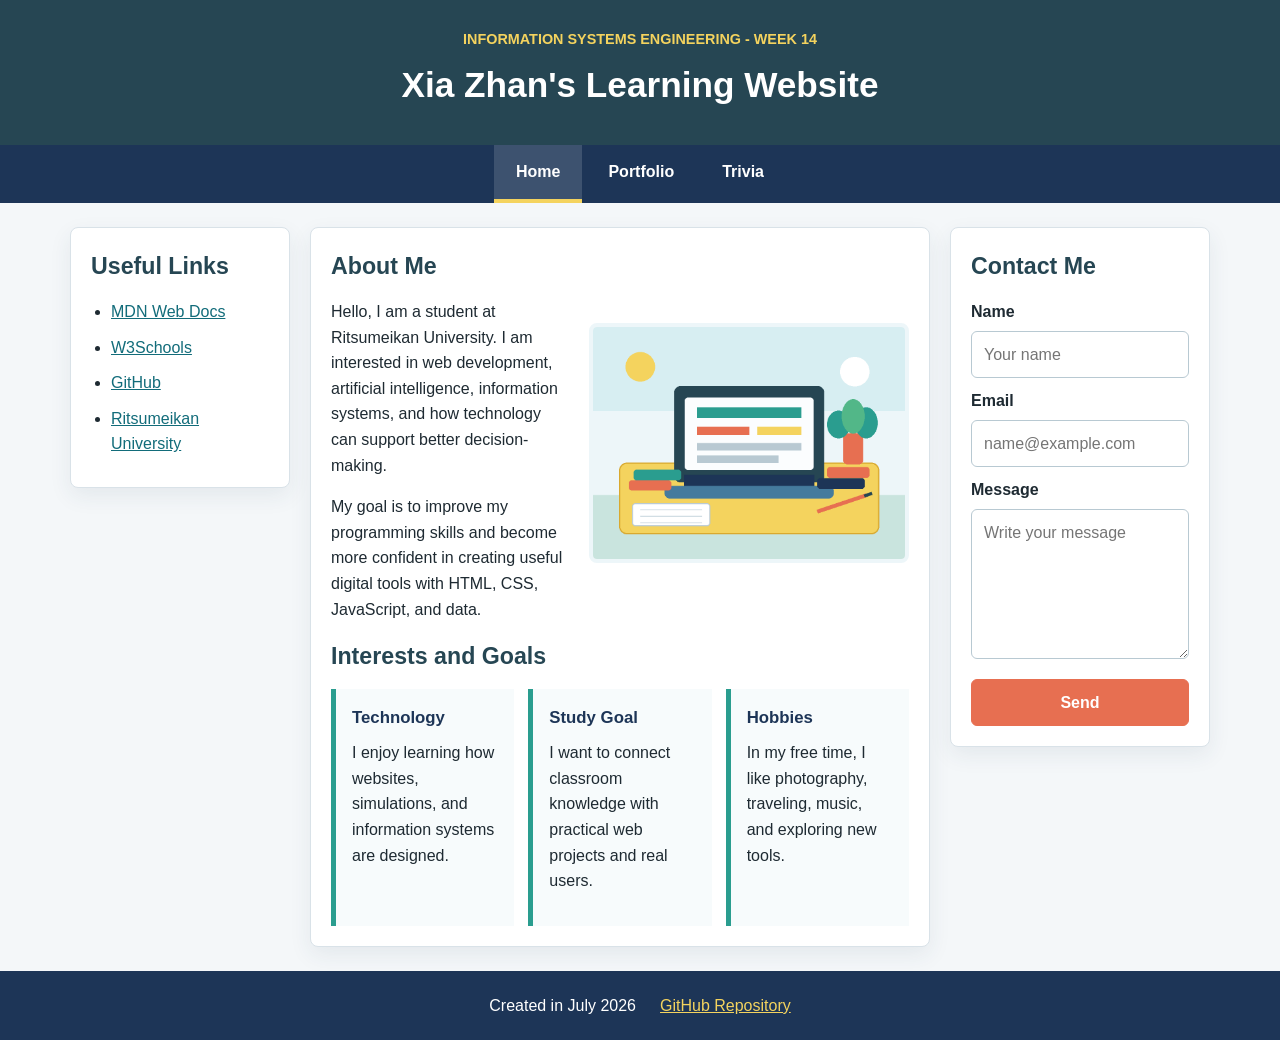
==== index.html @ ddd6aa38 "Add Week 14 website" ====
<!DOCTYPE html>
<html lang="en">
<head>
  <meta charset="UTF-8">
  <meta name="viewport" content="width=device-width, initial-scale=1.0">
  <title>Xia Zhan's Learning Website | Home</title>
  <link rel="stylesheet" href="style.css">
</head>
<body>
  <header class="site-header">
    <p class="eyebrow">Information Systems Engineering - Week 14</p>
    <h1>Xia Zhan's Learning Website</h1>
  </header>

  <nav class="navbar" aria-label="Main navigation">
    <a href="index.html" class="active">Home</a>
    <a href="portfolio.html">Portfolio</a>
    <a href="trivia.html">Trivia</a>
  </nav>

  <div class="page-layout">
    <aside class="left-sidebar" aria-labelledby="useful-links">
      <h2 id="useful-links">Useful Links</h2>
      <ul class="link-list">
        <li><a href="https://developer.mozilla.org/" target="_blank" rel="noopener noreferrer">MDN Web Docs</a></li>
        <li><a href="https://www.w3schools.com/" target="_blank" rel="noopener noreferrer">W3Schools</a></li>
        <li><a href="https://github.com/" target="_blank" rel="noopener noreferrer">GitHub</a></li>
        <li><a href="https://www.ritsumei.ac.jp/" target="_blank" rel="noopener noreferrer">Ritsumeikan University</a></li>
      </ul>
    </aside>

    <main class="content">
      <section class="intro-section">
        <div>
          <h2>About Me</h2>
          <p>
            Hello, I am a student at Ritsumeikan University. I am interested in
            web development, artificial intelligence, information systems, and
            how technology can support better decision-making.
          </p>
          <p>
            My goal is to improve my programming skills and become more confident
            in creating useful digital tools with HTML, CSS, JavaScript, and data.
          </p>
        </div>
        <img class="profile-image" src="images/study-workspace.png" alt="Illustration of a laptop, books, and study notes">
      </section>

      <section>
        <h2>Interests and Goals</h2>
        <div class="interest-grid">
          <article>
            <h3>Technology</h3>
            <p>I enjoy learning how websites, simulations, and information systems are designed.</p>
          </article>
          <article>
            <h3>Study Goal</h3>
            <p>I want to connect classroom knowledge with practical web projects and real users.</p>
          </article>
          <article>
            <h3>Hobbies</h3>
            <p>In my free time, I like photography, traveling, music, and exploring new tools.</p>
          </article>
        </div>
      </section>
    </main>

    <aside class="right-sidebar" aria-labelledby="contact-title">
      <h2 id="contact-title">Contact Me</h2>
      <form class="contact-form">
        <label for="name">Name</label>
        <input type="text" id="name" name="name" placeholder="Your name" required>

        <label for="email">Email</label>
        <input type="email" id="email" name="email" placeholder="name@example.com" required>

        <label for="message">Message</label>
        <textarea id="message" name="message" rows="5" placeholder="Write your message" required></textarea>

        <button type="submit">Send</button>
      </form>
    </aside>
  </div>

  <footer class="site-footer">
    <p>Created in July 2026</p>
    <p><a href="https://github.com/katenn0613/XIAZHANweek14.github.io" target="_blank" rel="noopener noreferrer">GitHub Repository</a></p>
  </footer>
</body>
</html>
---- style.css ----
* {
  box-sizing: border-box;
}

html {
  min-width: 320px;
}

body {
  margin: 0;
  font-family: Arial, Helvetica, sans-serif;
  line-height: 1.6;
  color: #1e2a32;
  background: #f4f7f9;
}

a {
  color: #126c7a;
}

a:hover,
a:focus {
  color: #e76f51;
}

.site-header {
  padding: 28px 20px 32px;
  text-align: center;
  color: #ffffff;
  background: #264653;
}

.site-header h1 {
  margin: 6px 0 0;
  font-size: 2.2rem;
  letter-spacing: 0;
}

.eyebrow {
  margin: 0;
  font-size: 0.9rem;
  font-weight: 700;
  text-transform: uppercase;
  color: #f4d35e;
}

.navbar {
  display: flex;
  justify-content: center;
  gap: 4px;
  padding: 0 12px;
  background: #1d3557;
}

.navbar a {
  display: inline-block;
  padding: 14px 22px;
  color: #ffffff;
  font-weight: 700;
  text-decoration: none;
  border-bottom: 4px solid transparent;
}

.navbar a:hover,
.navbar a:focus,
.navbar a.active {
  color: #ffffff;
  background: rgba(255, 255, 255, 0.14);
  border-bottom-color: #f4d35e;
}

.page-layout {
  display: grid;
  grid-template-columns: minmax(180px, 220px) minmax(0, 1fr) minmax(210px, 260px);
  gap: 20px;
  max-width: 1180px;
  margin: 24px auto;
  padding: 0 20px;
  align-items: start;
}

.left-sidebar,
.content,
.right-sidebar {
  padding: 20px;
  background: #ffffff;
  border: 1px solid #d9e2e8;
  border-radius: 8px;
  box-shadow: 0 8px 22px rgba(38, 70, 83, 0.08);
}

h2 {
  margin: 0 0 14px;
  color: #264653;
  font-size: 1.45rem;
}

h3 {
  margin: 0 0 8px;
  color: #1d3557;
  font-size: 1.05rem;
}

p {
  margin-top: 0;
}

.link-list {
  margin: 0;
  padding-left: 20px;
}

.link-list li {
  margin-bottom: 10px;
}

.intro-section {
  display: grid;
  grid-template-columns: minmax(0, 1fr) minmax(220px, 320px);
  gap: 22px;
  align-items: center;
}

.profile-image {
  width: 100%;
  max-width: 320px;
  aspect-ratio: 4 / 3;
  object-fit: cover;
  border-radius: 8px;
  border: 4px solid #edf6f9;
}

.interest-grid {
  display: grid;
  grid-template-columns: repeat(3, minmax(0, 1fr));
  gap: 14px;
  margin-top: 10px;
}

.interest-grid article {
  min-height: 150px;
  padding: 16px;
  border-left: 5px solid #2a9d8f;
  background: #f7fbfc;
}

.table-wrap {
  width: 100%;
  overflow-x: auto;
}

table {
  width: 100%;
  min-width: 680px;
  border-collapse: collapse;
  background: #ffffff;
}

th,
td {
  padding: 12px;
  border: 1px solid #cfdce3;
  text-align: left;
  vertical-align: top;
}

th {
  color: #ffffff;
  background: #2a9d8f;
}

tbody tr:nth-child(even) {
  background: #f2f8f7;
}

.contact-form label,
.quiz label {
  display: block;
  margin: 10px 0 6px;
  font-weight: 700;
}

input,
textarea,
button {
  width: 100%;
  padding: 10px 12px;
  border: 1px solid #b8c9d2;
  border-radius: 6px;
  font: inherit;
}

input:focus,
textarea:focus {
  outline: 3px solid rgba(42, 157, 143, 0.25);
  border-color: #2a9d8f;
}

textarea {
  resize: vertical;
}

button {
  min-height: 44px;
  margin-top: 12px;
  color: #ffffff;
  font-weight: 700;
  cursor: pointer;
  background: #e76f51;
  border-color: #e76f51;
}

button:hover,
button:focus {
  background: #cf573c;
}

.secondary-button {
  color: #1e2a32;
  background: #edf6f9;
  border-color: #b8c9d2;
}

.secondary-button:hover,
.secondary-button:focus {
  color: #1e2a32;
  background: #d9edf1;
}

fieldset {
  margin: 0 0 16px;
  padding: 16px;
  border: 1px solid #cfdce3;
  border-radius: 8px;
  background: #fbfdfe;
}

legend {
  padding: 0 6px;
  color: #264653;
  font-weight: 700;
}

.quiz input {
  width: auto;
  margin-right: 8px;
}

.quiz-actions {
  display: grid;
  grid-template-columns: repeat(2, minmax(0, 1fr));
  gap: 12px;
}

.quiz-result {
  min-height: 48px;
  margin: 18px 0 0;
  padding: 14px 16px;
  border-left: 5px solid #f4d35e;
  background: #fffbe6;
  font-weight: 700;
}

.site-footer {
  display: flex;
  justify-content: center;
  gap: 24px;
  flex-wrap: wrap;
  padding: 22px 20px;
  color: #ffffff;
  background: #1d3557;
}

.site-footer p {
  margin: 0;
}

.site-footer a {
  color: #f4d35e;
}

@media (max-width: 900px) {
  .page-layout {
    grid-template-columns: 1fr;
  }

  .intro-section,
  .interest-grid {
    grid-template-columns: 1fr;
  }

  .profile-image {
    max-width: 100%;
  }
}

@media (max-width: 560px) {
  .site-header h1 {
    font-size: 1.7rem;
  }

  .navbar {
    display: grid;
    grid-template-columns: 1fr;
    padding: 0;
  }

  .navbar a {
    padding: 12px;
    text-align: center;
  }

  .page-layout {
    margin: 16px auto;
    padding: 0 12px;
  }

  .left-sidebar,
  .content,
  .right-sidebar {
    padding: 16px;
  }

  .quiz-actions {
    grid-template-columns: 1fr;
  }
}
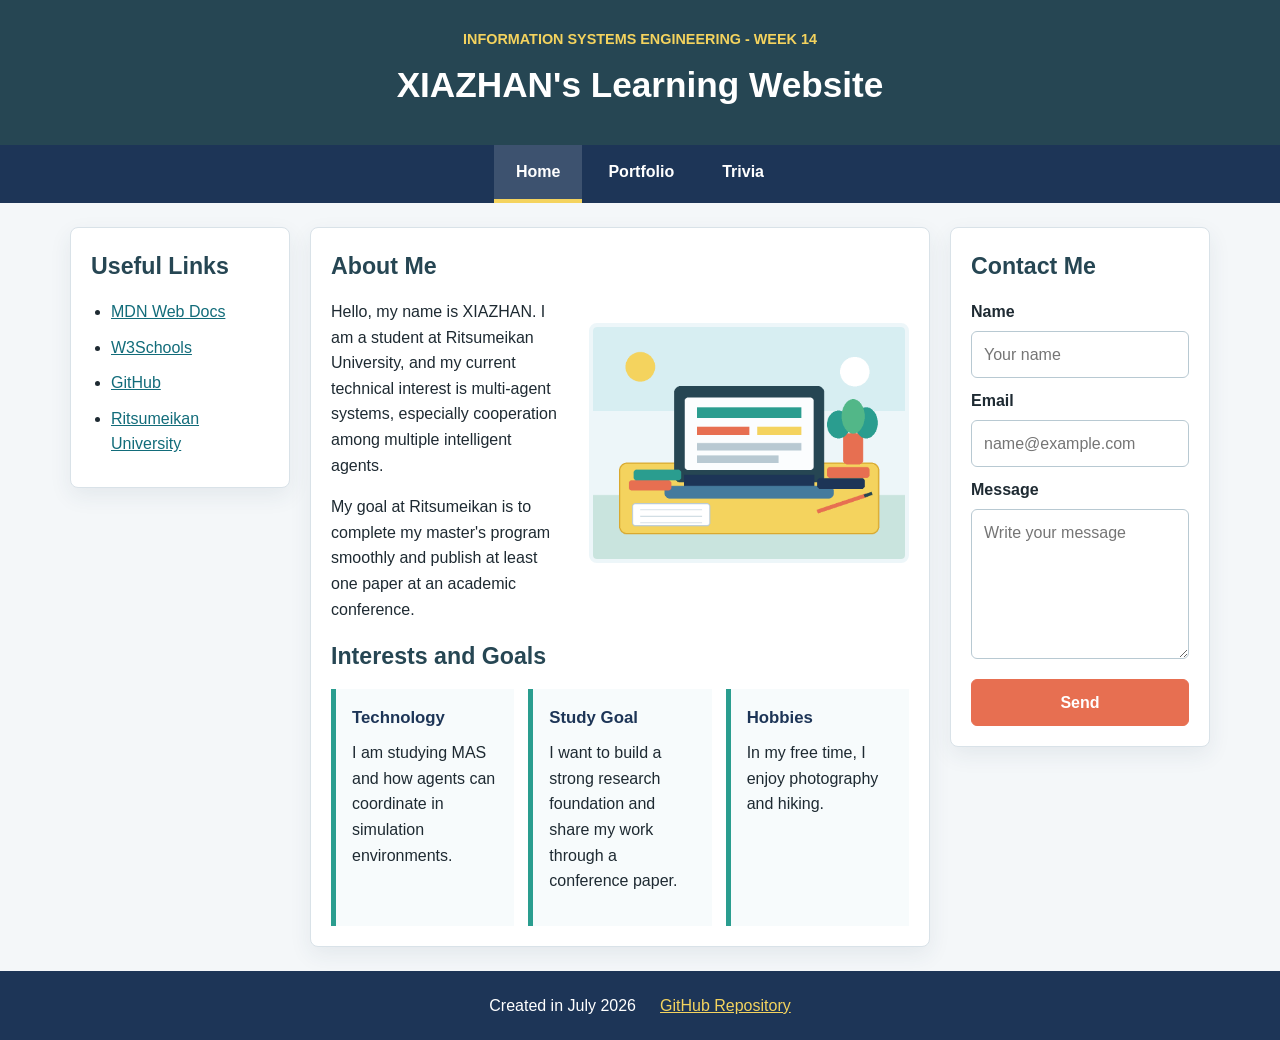
==== commit 11e9e5fc: "Update personal content" ====
--- a/index.html
+++ b/index.html
@@ -3,13 +3,13 @@
 <head>
   <meta charset="UTF-8">
   <meta name="viewport" content="width=device-width, initial-scale=1.0">
-  <title>Xia Zhan's Learning Website | Home</title>
+  <title>XIAZHAN's Learning Website | Home</title>
   <link rel="stylesheet" href="style.css">
 </head>
 <body>
   <header class="site-header">
     <p class="eyebrow">Information Systems Engineering - Week 14</p>
-    <h1>Xia Zhan's Learning Website</h1>
+    <h1>XIAZHAN's Learning Website</h1>
   </header>
 
   <nav class="navbar" aria-label="Main navigation">
@@ -34,13 +34,13 @@
         <div>
           <h2>About Me</h2>
           <p>
-            Hello, I am a student at Ritsumeikan University. I am interested in
-            web development, artificial intelligence, information systems, and
-            how technology can support better decision-making.
+            Hello, my name is XIAZHAN. I am a student at Ritsumeikan University,
+            and my current technical interest is multi-agent systems, especially
+            cooperation among multiple intelligent agents.
           </p>
           <p>
-            My goal is to improve my programming skills and become more confident
-            in creating useful digital tools with HTML, CSS, JavaScript, and data.
+            My goal at Ritsumeikan is to complete my master's program smoothly
+            and publish at least one paper at an academic conference.
           </p>
         </div>
         <img class="profile-image" src="images/study-workspace.png" alt="Illustration of a laptop, books, and study notes">
@@ -51,15 +51,15 @@
         <div class="interest-grid">
           <article>
             <h3>Technology</h3>
-            <p>I enjoy learning how websites, simulations, and information systems are designed.</p>
+            <p>I am studying MAS and how agents can coordinate in simulation environments.</p>
           </article>
           <article>
             <h3>Study Goal</h3>
-            <p>I want to connect classroom knowledge with practical web projects and real users.</p>
+            <p>I want to build a strong research foundation and share my work through a conference paper.</p>
           </article>
           <article>
             <h3>Hobbies</h3>
-            <p>In my free time, I like photography, traveling, music, and exploring new tools.</p>
+            <p>In my free time, I enjoy photography and hiking.</p>
           </article>
         </div>
       </section>
